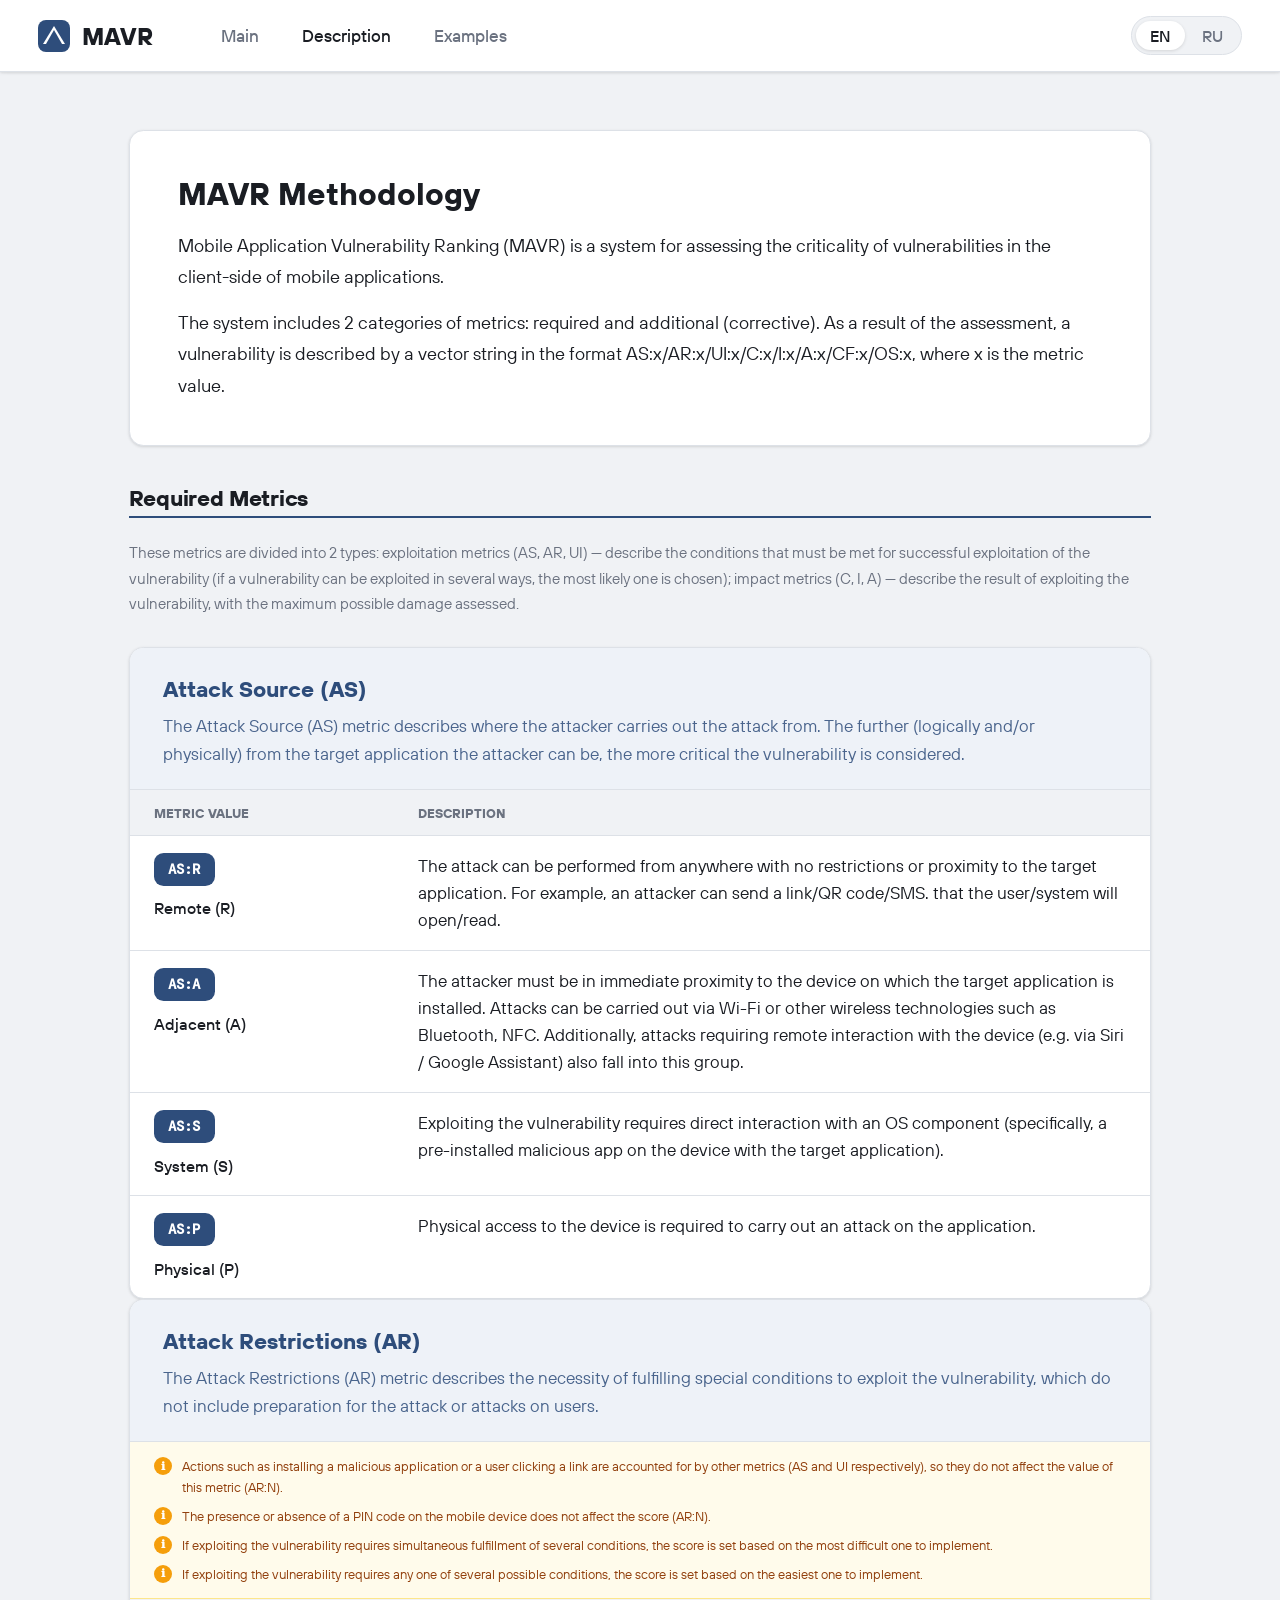
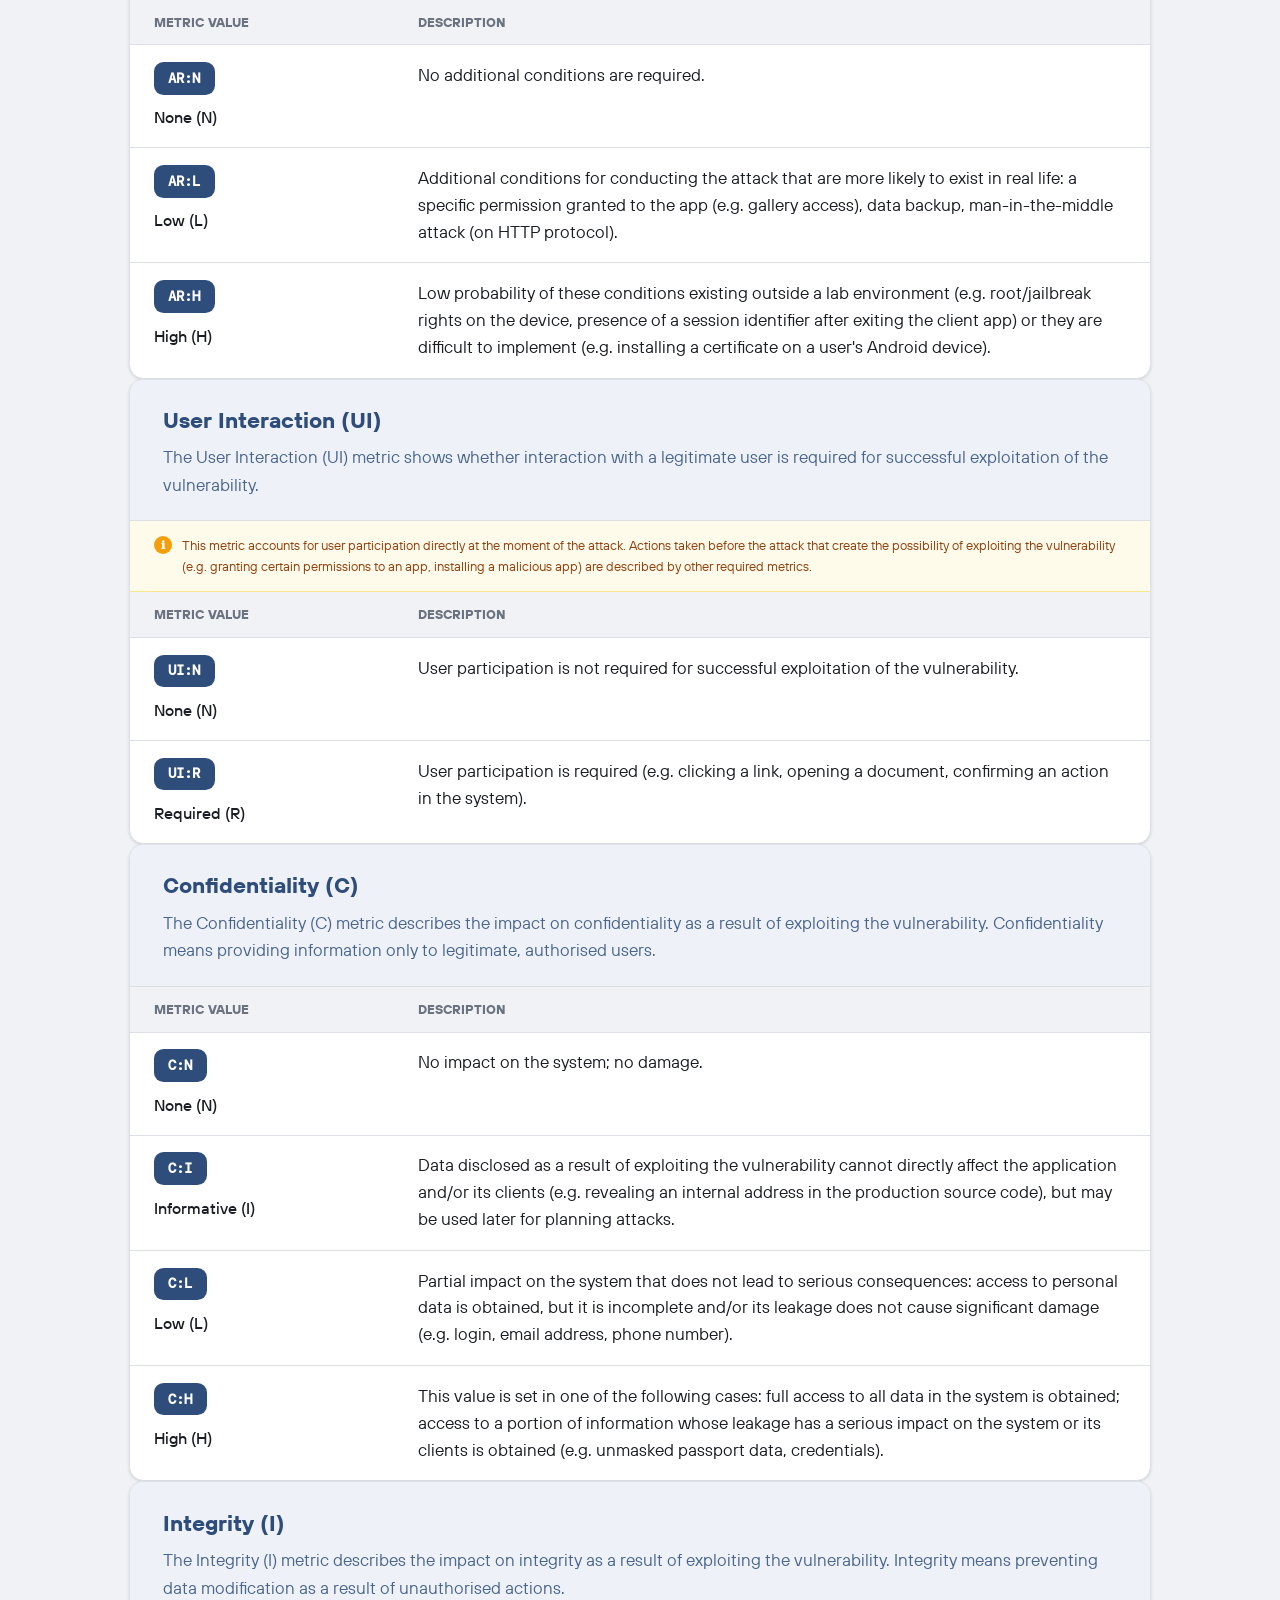
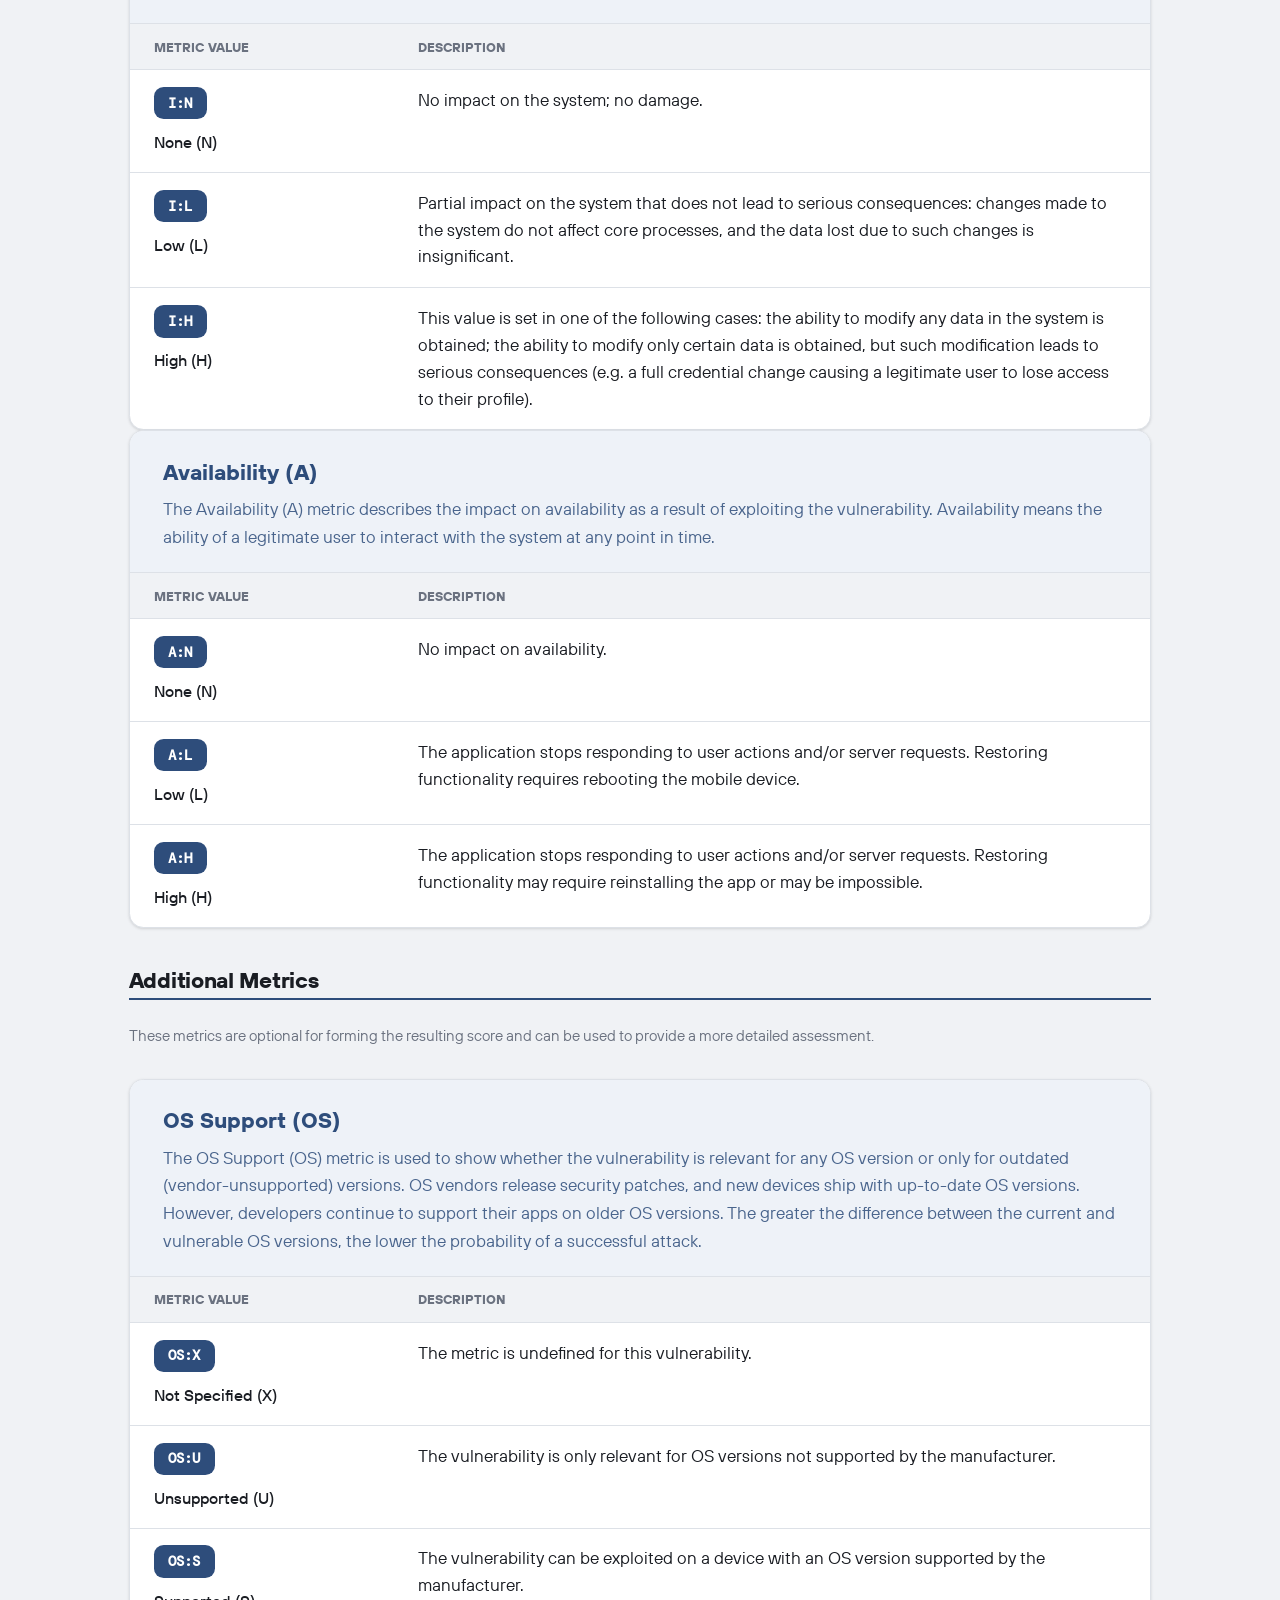
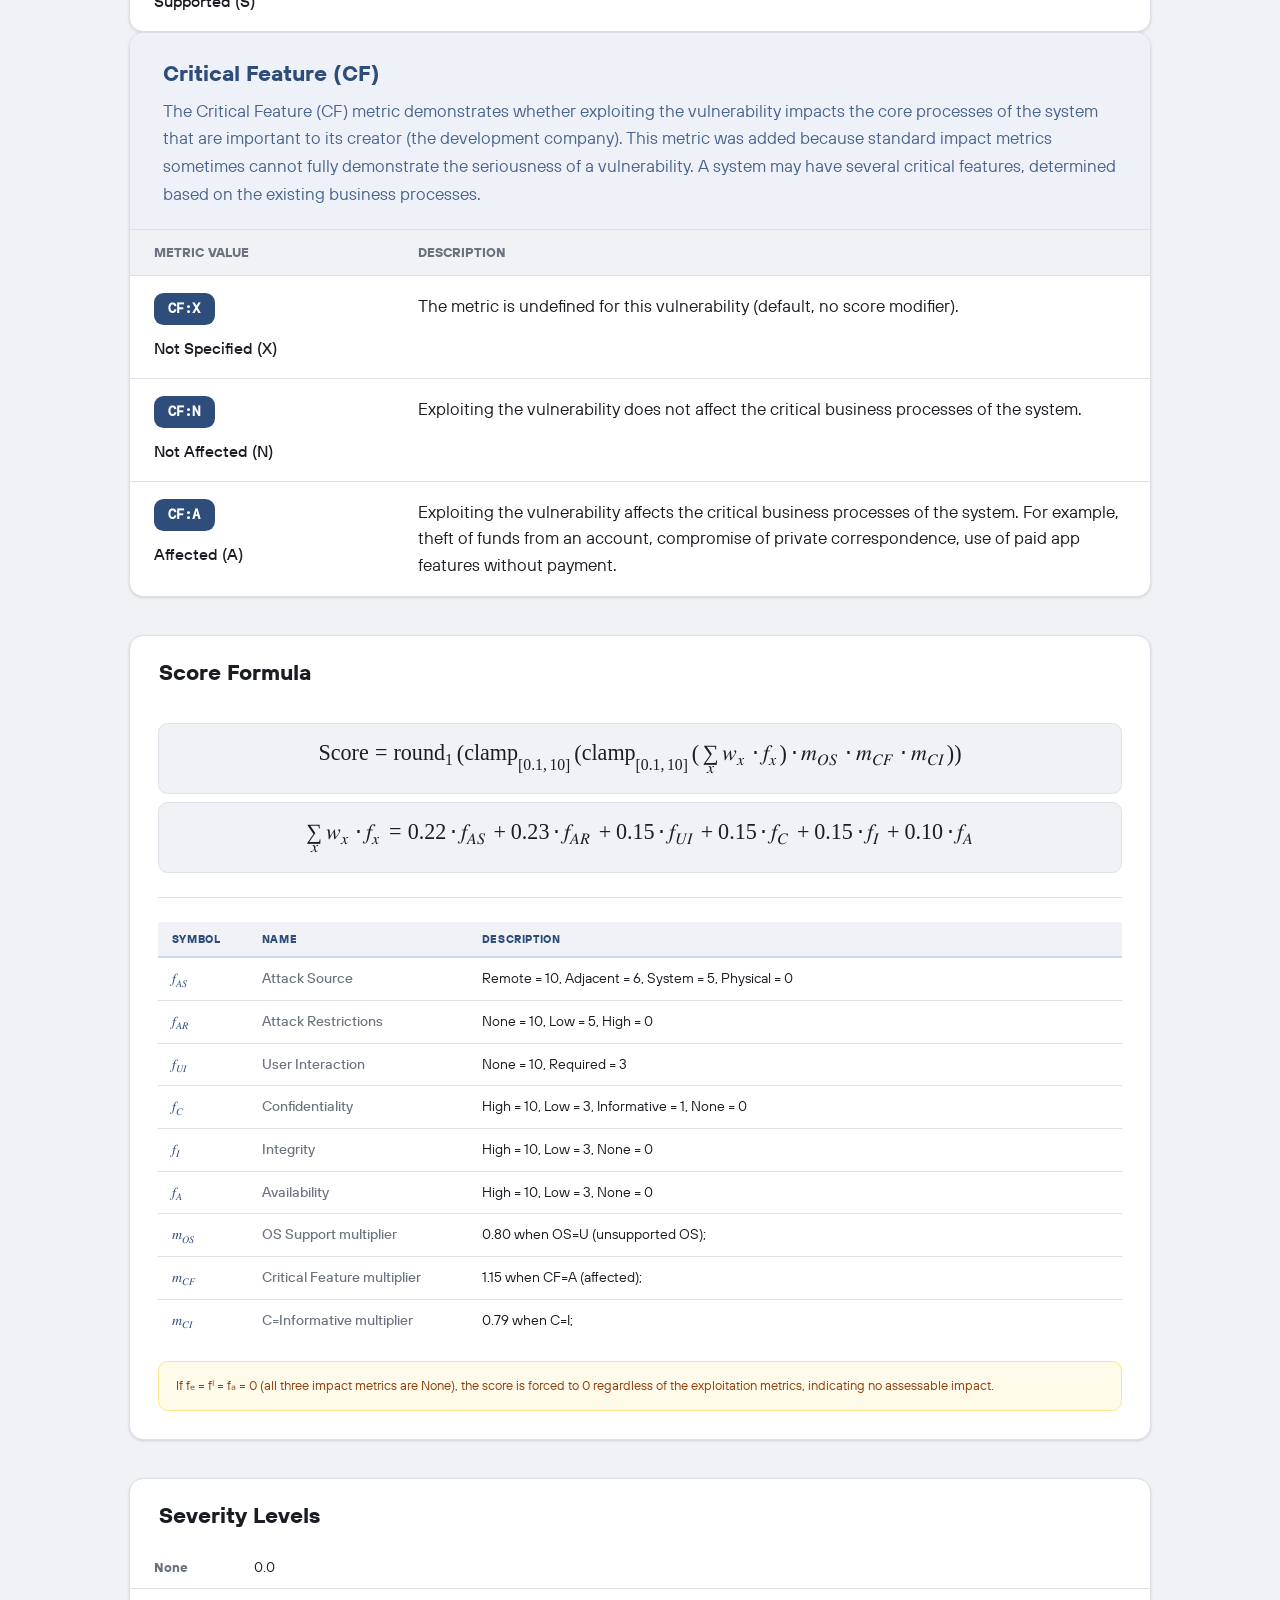
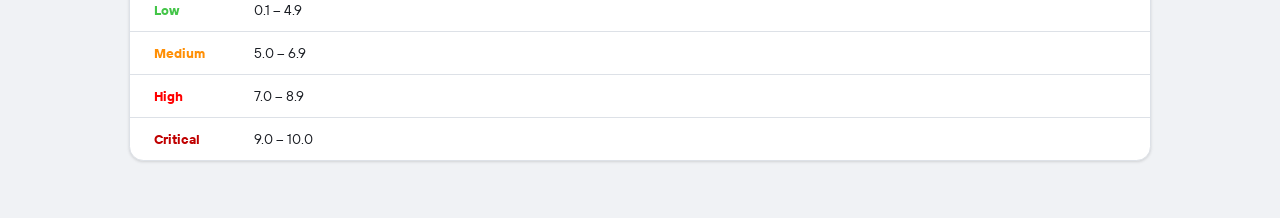
==== description.html @ ac640580 "initial commint Uploading files for the MAVR project" ====
<!DOCTYPE html>
<html lang="en" dir="ltr">
<head>
  <meta charset="UTF-8" />
  <meta name="viewport" content="width=device-width, initial-scale=1.0" />
  <meta name="description" content="MAVR methodology description." />
  <title>MAVR – Description</title>
  <link rel="preconnect" href="https://fonts.googleapis.com" />
  <link rel="preconnect" href="https://fonts.gstatic.com" crossorigin />
  <link href="https://fonts.googleapis.com/css2?family=DM+Mono:wght@400;500&display=swap" rel="stylesheet" />
  <link rel="stylesheet" href="./styles/styles.css" />
  <script src="./scripts/jquery-4.0.0.min.js"></script>
</head>
<body>

  <nav>
    <a class="nav-logo" href="index.html">
      <svg width="32" height="32" viewBox="0 0 32 32" fill="none" xmlns="http://www.w3.org/2000/svg">
        <rect width="32" height="32" rx="8" fill="#2E4D7B"/>
        <path d="M16 6L27 24H5L16 6Z" fill="white"/>
        <path d="M16 10L24 24H8L16 10Z" fill="#2E4D7B"/>
      </svg>
      MAVR
    </a>
    <div class="nav-links">
      <a class="nav-link" href="index.html"              data-i18n="nav.main">Main</a>
      <a class="nav-link active" href="description.html" data-i18n="nav.description">Description</a>
      <a class="nav-link" href="examples.html"           data-i18n="nav.examples">Examples</a>
    </div>
    <div class="lang-toggle">
      <button class="lang-btn active" id="en-btn">EN</button>
      <button class="lang-btn" id="ru-btn">RU</button>
    </div>
  </nav>

  <div class="page-content-single" id="page-root">

    <!-- Intro card -->
    <div class="desc-intro">
      <h1 id="desc-heading"></h1>
      <p id="desc-p1"></p>
      <p id="desc-p2"></p>
      <!-- <p id="desc-p3"></p> -->
    </div>

    <!-- Required metrics group label -->
    <div class="desc-section-heading" id="desc-required-heading"></div>
    <p class="desc-section-intro" id="desc-required-intro"></p>

    <!-- Required metric blocks -->
    <div id="required-metric-blocks"></div>

    <!-- Additional metrics group label -->
    <div class="desc-section-heading" id="desc-additional-heading"></div>
    <p class="desc-section-intro" id="desc-additional-intro"></p>

    <!-- Additional metric blocks -->
    <div id="additional-metric-blocks"></div>

    <!-- Formula card -->
    <div class="card">
      <div class="card-header" id="desc-formula-heading"></div>
      <div style="padding: 20px 28px 28px;">

        <!-- Complete formula (MathML) -->
        <div class="formula-mathml-block">
          <math xmlns="http://www.w3.org/1998/Math/MathML" display="block">
            <mrow>
              <mtext>Score</mtext>
              <mo>=</mo>
              <msub><mtext>round</mtext><mn>1</mn></msub>
              <mo>(</mo>
                <msub><mtext>clamp</mtext>
                  <mrow><mo>[</mo><mn>0.1</mn><mo>,</mo><mn>10</mn><mo>]</mo></mrow>
                </msub>
                <mo>(</mo>
                  <msub><mtext>clamp</mtext>
                    <mrow><mo>[</mo><mn>0.1</mn><mo>,</mo><mn>10</mn><mo>]</mo></mrow>
                  </msub>
                  <mo>(</mo>
                    <munder>
                      <mo>&#x2211;</mo>
                      <mi>x</mi>
                    </munder>
                    <msub><mi>w</mi><mi>x</mi></msub>
                    <mo>&#x22C5;</mo>
                    <msub><mi>f</mi><mi>x</mi></msub>
                  <mo>)</mo>
                  <mo>&#x22C5;</mo>
                  <msub><mi>m</mi><mrow><mi>O</mi><mi>S</mi></mrow></msub>
                  <mo>&#x22C5;</mo>
                  <msub><mi>m</mi><mrow><mi>C</mi><mi>F</mi></mrow></msub>
                  <mo>&#x22C5;</mo>
                  <msub><mi>m</mi><mrow><mi>C</mi><mi>I</mi></mrow></msub>
                <mo>)</mo>
              <mo>)</mo>
            </mrow>
          </math>
        </div>

        <!-- Expanded weighted sum (MathML) -->
        <div class="formula-mathml-block" style="margin-top:8px;">
          <math xmlns="http://www.w3.org/1998/Math/MathML" display="block">
            <mrow>
              <munder><mo>&#x2211;</mo><mi>x</mi></munder>
              <msub><mi>w</mi><mi>x</mi></msub>
              <mo>&#x22C5;</mo>
              <msub><mi>f</mi><mi>x</mi></msub>
              <mo>=</mo>
              <mn>0.22</mn><mo>&#x22C5;</mo><msub><mi>f</mi><mrow><mi>A</mi><mi>S</mi></mrow></msub>
              <mo>+</mo>
              <mn>0.23</mn><mo>&#x22C5;</mo><msub><mi>f</mi><mrow><mi>A</mi><mi>R</mi></mrow></msub>
              <mo>+</mo>
              <mn>0.15</mn><mo>&#x22C5;</mo><msub><mi>f</mi><mrow><mi>U</mi><mi>I</mi></mrow></msub>
              <mo>+</mo>
              <mn>0.15</mn><mo>&#x22C5;</mo><msub><mi>f</mi><mi>C</mi></msub>
              <mo>+</mo>
              <mn>0.15</mn><mo>&#x22C5;</mo><msub><mi>f</mi><mi>I</mi></msub>
              <mo>+</mo>
              <mn>0.10</mn><mo>&#x22C5;</mo><msub><mi>f</mi><mi>A</mi></msub>
            </mrow>
          </math>
        </div>

        <!-- Symbol reference table (populated by JS) -->
        <div style="height:1px;background:var(--border);margin:24px 0;"></div>
        <table class="formula-symbol-table">
          <thead>
            <tr>
              <th id="formula-col-symbol"></th>
              <th id="formula-col-name"></th>
              <th id="formula-col-desc"></th>
            </tr>
          </thead>
          <tbody id="formula-symbol-rows"></tbody>
        </table>

        <!-- Special case note -->
        <div class="formula-special-note" id="formula-special-case"></div>

        <!-- Formula note -->
        <!-- <p id="desc-formula-note" style="margin-top:14px;font-size:14px;line-height:1.65;color:var(--text-muted);"></p> -->
      </div>
    </div>

     <!-- Severity levels card -->
    <div class="card">
      <div class="card-header" id="desc-severity-heading"></div>
      <div id="severity-rows"></div>
    </div>

  </div>

  <div id="copy-toast"></div>

  <script type="module">
    import { t, currentLang, setLanguage, i18nReady, SUPPORTED_LANGS } from './scripts/i18n.js';

    const REQUIRED_METRICS   = ['as','ar','ui','c','i','a'];
    const ADDITIONAL_METRICS = ['os','cf'];

    const SEVERITY_COLORS = {
      none: 'var(--none)', low: 'var(--low)', medium: 'var(--medium)',
      high: 'var(--high)', critical: 'var(--critical)'
    };

    // Load raw JSON to get the notes arrays (i18next returnObjects is fragile)
    const rawCache = {};
    async function loadRaw(lang) {
      if (rawCache[lang]) return rawCache[lang];
      const res = await fetch(`../lang/${lang}.json`);
      rawCache[lang] = await res.json();
      return rawCache[lang];
    }

    function buildMetricBlock(mk, metricData) {
      // if (!metricData) return '';
      const values  = metricData.values;
      const notes   = metricData.notes || [];

      const notesHtml = notes.length
        ? `<div class="metric-notes">
            ${notes.map(n => `<div class="metric-note">
              <span class="metric-note-icon">ℹ</span>
              <span>${n}</span>
            </div>`).join('')}
           </div>`
        : '';

      const rows = Object.entries(values).map(([vk, vobj]) => `
        <tr>
          <td>
            <span class="metric-value-badge">${mk.toUpperCase()}:${vk}</span>
            <span class="metric-value-name">${vobj.name}</span>
          </td>
          <td>${vobj.desc}</td>
        </tr>`).join('');

      return `
        <div class="metric-desc-block">
          <div class="metric-desc-header">
            <h2>${metricData.title}</h2>
            <p>${metricData.intro}</p>
          </div>
          ${notesHtml}
          <table class="metric-values-table">
            <thead>
              <tr>
                <th>${t('description_page.col_value')}</th>
                <th>${t('description_page.col_description')}</th>
              </tr>
            </thead>
            <tbody>${rows}</tbody>
          </table>
        </div>`;
    }

    async function renderUI() {
      document.title = t('description_page.meta_title');
      $('meta[name="description"]').attr('content', t('meta.description'));
      document.documentElement.lang = currentLang();

      $('[data-i18n="nav.main"]').text(t('nav.main'));
      $('[data-i18n="nav.description"]').text(t('nav.description'));
      $('[data-i18n="nav.examples"]').text(t('nav.examples'));

      // Intro
      $('#desc-heading').text(t('description_page.heading'));
      $('#desc-p1').text(t('description_page.intro_p1'));
      $('#desc-p2').text(t('description_page.intro_p2'));
      $('#desc-p3').text(t('description_page.intro_p3'));

      // Formula
      $('#desc-formula-heading').text(t('description_page.formula_heading'));
      $('#desc-formula-note').text(t('description_page.formula_note'));

      // Formula symbol table headers
      $('#formula-col-symbol').text(t('description_page.formula_col_symbol'));
      $('#formula-col-name').text(t('description_page.formula_col_name'));
      $('#formula-col-desc').text(t('description_page.formula_col_desc'));

      // Symbol rows — read from raw JSON (array, safe from i18next path parsing)
      const rawDesc = await loadRaw(currentLang());
      const symbols = rawDesc.description_page.formula_symbols;
      const symbolKeys = [
        '<math><msub><mi>f</mi><mrow><mi>A</mi><mi>S</mi></mrow></msub></math>',
        '<math><msub><mi>f</mi><mrow><mi>A</mi><mi>R</mi></mrow></msub></math>',
        '<math><msub><mi>f</mi><mrow><mi>U</mi><mi>I</mi></mrow></msub></math>',
        '<math><msub><mi>f</mi><mi>C</mi></msub></math>',
        '<math><msub><mi>f</mi><mi>I</mi></msub></math>',
        '<math><msub><mi>f</mi><mi>A</mi></msub></math>',
        '<math><msub><mi>m</mi><mrow><mi>O</mi><mi>S</mi></mrow></msub></math>',
        '<math><msub><mi>m</mi><mrow><mi>C</mi><mi>F</mi></mrow></msub></math>',
        '<math><msub><mi>m</mi><mrow><mi>C</mi><mi>I</mi></mrow></msub></math>',
        '<math><msub><mtext>clamp</mtext><mrow><mo>[</mo><mi>a</mi><mo>,</mo><mi>b</mi><mo>]</mo></mrow></msub></math>',
        '<math><msub><mtext>round</mtext><mn>1</mn></msub></math>',
      ];
      $('#formula-symbol-rows').html(
        symbols.map((row, i) => `
          <tr>
            <td>${symbolKeys[i]}</td>
            <td>${row.name}</td>
            <td>${row.desc}</td>
          </tr>`).join('')
      );

      // Special case note
      $('#formula-special-case').text(t('description_page.formula_special_case'));

      // Severity
      $('#desc-severity-heading').text(t('description_page.severity_heading'));
      const sevKeys = ['none','low','medium','high','critical'];
      $('#severity-rows').html(sevKeys.map((k, i) => `
        <div style="display:flex;align-items:center;gap:14px;padding:12px 24px;${i < sevKeys.length-1 ? 'border-bottom:1px solid var(--border);' : ''}">
          <span style="width:86px;font-size:13px;font-weight:700;color:${SEVERITY_COLORS[k]};white-space:nowrap;">${t(`levels.${k}`)}</span>
          <span style="font-size:14px;color:var(--text-primary);">${t(`description_page.severity_${k}`)}</span>
        </div>`).join(''));

      // Section headings
      $('#desc-required-heading').text(t('description_page.required_heading'));
      $('#desc-required-intro').text(t('description_page.required_intro'));
      $('#desc-additional-heading').text(t('description_page.additional_heading'));
      $('#desc-additional-intro').text(t('description_page.additional_intro'));

      // Load raw for notes
      const raw = await loadRaw(currentLang());
      const metrics = raw.description_page.metrics;

      $('#required-metric-blocks').html(
        REQUIRED_METRICS.map(mk => buildMetricBlock(mk, metrics[mk])).join('')
      );
      $('#additional-metric-blocks').html(
        ADDITIONAL_METRICS.map(mk => buildMetricBlock(mk, metrics[mk])).join('')
      );

      SUPPORTED_LANGS.forEach(l => $(`#${l}-btn`).toggleClass('active', l === currentLang()));
    }

    async function switchLang(lang) {
      const $root = $('#page-root');
      await $root.animate({ opacity: 0 }, 150).promise();
      await setLanguage(lang);
      await renderUI();
      $root.animate({ opacity: 1 }, 200);
    }

    $(async function () {
      await i18nReady;
      SUPPORTED_LANGS.forEach(l => $(`#${l}-btn`).on('click', () => switchLang(l)));
      document.addEventListener('languageChanged', () => renderUI());
      await renderUI();
    });
  </script>
</body>
</html>
---- styles/styles.css ----
/* ─── Font ──────────────────────────────────────────────────── */
@font-face {
  font-family: 'TTPositive';
  src: url('../fonts/TTPositive-Regular.ttf') format('truetype');
  font-weight: 400;
  font-style: normal;
  font-display: swap;
}

@font-face {
  font-family: 'TTPositive';
  src: url('../fonts/TTPositive-Medium.ttf') format('truetype');
  font-weight: 500;
  font-style: normal;
  font-display: swap;
}

@font-face {
  font-family: 'TTPositive';
  src: url('../fonts/TTPositive-Bold.ttf') format('truetype');
  font-weight: 700;
  font-style: normal;
  font-display: swap;
}

/* ─── Reset & Variables ─────────────────────────────────────── */
*, *::before, *::after { box-sizing: border-box; margin: 0; padding: 0; }

html { font-size: 120%; }

:root {
  --bg:          #F0F2F5;
  --surface:     #FFFFFF;
  --border:      #DDE1E7;
  --text-primary:#1A1D23;
  --text-muted:  #6B7280;
  --accent:      #2E4D7B;
  --accent-dark: #1E3558;
  --accent-light:#EEF2F8;
  --btn-selected:#2E4D7B;
  --btn-hover:   #F5F7FB;
  --radius:      9.6px;
  --radius-lg:   14.4px;
  --shadow:      0 1px 3.6px rgba(0,0,0,.08), 0 1px 2.4px rgba(0,0,0,.06);
  --shadow-md:   0 4.8px 14.4px rgba(0,0,0,.10);

  --none:        #6B7280;
  --low:         #43c548;
  --medium:      #ff8f05;
  --high:        #FF0000;
  --critical:    #C00000;
}

body {
  font-family: 'TTPositive', sans-serif;
  background: var(--bg);
  color: var(--text-primary);
  min-height: 100vh;
}

/* ─── Nav ───────────────────────────────────────────────────── */
nav {
  background: var(--surface);
  border-bottom: 1px solid var(--border);
  display: flex;
  align-items: center;
  padding: 0 38.4px;
  height: 72px;
  gap: 48px;
  position: sticky;
  top: 0;
  z-index: 100;
  box-shadow: var(--shadow);
}

.nav-logo {
  display: flex;
  align-items: center;
  gap: 12px;
  font-size: 24px;
  font-weight: 700;
  color: var(--text-primary);
  text-decoration: none;
  letter-spacing: -.3.6px;
  flex-shrink: 0;
}

.nav-logo svg { flex-shrink: 0; }

.nav-links {
  display: flex;
  gap: 4.8px;
  flex: 1;
}

.nav-link {
  padding: 7.2px 19.2px;
  border-radius: var(--radius);
  font-size: 16.8px;
  font-family: 'TTPositive', sans-serif;
  font-weight: 500;
  color: var(--text-muted);
  text-decoration: none;
  cursor: pointer;
  transition: color .15s, background .15s;
  border: none;
  background: none;
}

.nav-link:hover { color: var(--text-primary); background: var(--btn-hover); }
.nav-link.active { color: var(--text-primary); }

/* Language toggle */
.lang-toggle {
  display: flex;
  align-items: center;
  background: #F0F2F5;
  border: 1px solid var(--border);
  border-radius: 24px;
  padding: 3.6px;
  gap: 2.4px;
  margin-left: auto;
}

.lang-btn {
  padding: 4.8px 14.4px;
  border-radius: 19.2px;
  font-size: 15.6px;
  font-family: 'TTPositive', sans-serif;
  font-weight: 500;
  border: none;
  cursor: pointer;
  transition: background .2s, color .2s, box-shadow .2s;
  background: transparent;
  color: var(--text-muted);
}

.lang-btn.active {
  background: var(--surface);
  color: var(--text-primary);
  box-shadow: 0 1px 3.6px rgba(0,0,0,.12);
}

/* ─── Page Layout ───────────────────────────────────────────── */
.page-content {
  max-width: 1416px;
  margin: 48px auto;
  padding: 0 28.8px;
  display: grid;
  grid-template-columns: 1fr 552px;
  gap: 33.6px;
  align-items: start;
}

/* ─── Cards ─────────────────────────────────────────────────── */
.card {
  background: var(--surface);
  border: 1px solid var(--border);
  border-radius: var(--radius-lg);
  box-shadow: var(--shadow);
  overflow: hidden;
}

.card-header {
  padding: 21.6px 28.8px 16.8px;
  font-size: 21.6px;
  font-weight: 700;
  color: var(--text-primary);
  letter-spacing: -.2.4px;
}

/* ─── Metric Groups ─────────────────────────────────────────── */
.metrics-card { padding-bottom: 9.6px; }

.section-divider {
  display: flex;
  align-items: center;
  padding: 12px 28.8px 7.2px;
  gap: 12px;
}

.section-divider-label {
  font-size: 15.6px;
  font-weight: 500;
  color: var(--text-muted);
  text-transform: uppercase;
  letter-spacing: .7.2px;
  white-space: nowrap;
}

.section-divider-line {
  flex: 1;
  height: 1px;
  background: var(--border);
}

.metric-group {
  padding: 12px 28.8px 16.8px;
}

.metric-label {
  font-size: 14.4px;
  font-weight: 500;
  color: var(--text-muted);
  margin-bottom: 9.6px;
  cursor: help;
  display: inline-block;
}

.btn-group {
  display: flex;
  flex-wrap: wrap;
  gap: 9.6px;
}

/* Hide native radio */
.metric-group input[type="radio"] { display: none; }

.metric-group label {
  display: inline-flex;
  align-items: center;
  justify-content: center;
  padding: 8.4px 19.2px;
  border-radius: var(--radius);
  border: 1.5px solid var(--border);
  font-size: 15.6px;
  font-family: 'TTPositive', sans-serif;
  font-weight: 400;
  color: var(--text-primary);
  cursor: pointer;
  transition: border-color .15s, background .15s, color .15s, box-shadow .15s;
  user-select: none;
  white-space: nowrap;
}

.metric-group label:hover {
  border-color: var(--accent);
  background: var(--accent-light);
  color: var(--accent);
}

.metric-group input[type="radio"]:checked + label {
  background: var(--btn-selected);
  border-color: var(--btn-selected);
  color: #fff;
  font-weight: 500;
  box-shadow: 0 2.4px 7.2px rgba(46,77,123,.30);
}

/* ─── Result Card ───────────────────────────────────────────── */
.result-card {
  position: sticky;
  top: 96px;
}

.result-card .card-header {
  padding-bottom: 19.2px;
  border-bottom: 1px solid var(--border);
}

.result-body { padding: 24px 24px 19.2px; }

.result-field-label {
  font-size: 13.2px;
  font-weight: 500;
  text-transform: uppercase;
  letter-spacing: .7.2px;
  color: var(--text-muted);
  margin-bottom: 7.2px;
}

.score-display {
  background: var(--bg);
  border-radius: var(--radius);
  padding: 14.4px 19.2px;
  margin-bottom: 19.2px;
  border: 1px solid var(--border);
  min-height: 57.6px;
  display: flex;
  align-items: center;
}

#final-score {
  font-size: 26.4px;
  font-weight: 700;
  letter-spacing: -.3.6px;
  transition: color .3s;
}

.final-score-none     { color: var(--none); }
.final-score-low      { color: var(--low); }
.final-score-medium   { color: var(--medium); }
.final-score-high     { color: var(--high); }
.final-score-critical { color: var(--critical); }

.vector-display {
  background: var(--bg);
  border-radius: var(--radius);
  padding: 13.2px 19.2px;
  margin-bottom: 24px;
  border: 1px solid var(--border);
  cursor: pointer;
  transition: border-color .15s, background .15s;
  position: relative;
  overflow: hidden;
}

.vector-display:hover {
  border-color: var(--accent);
  background: var(--accent-light);
}

#vector-container {
  font-family: 'DM Mono', 'Courier New', monospace;
  font-size: 15px;
  color: var(--text-primary);
  word-break: break-all;
  line-height: 1.5;
}

.copy-hint {
  font-size: 12px;
  color: var(--text-muted);
  margin-top: 4.8px;
  opacity: .75;
}

.result-actions {
  display: grid;
  grid-template-columns: 1fr 1fr;
  gap: 12px;
}

.btn-primary,
.btn-secondary {
  padding: 12px;
  border-radius: var(--radius);
  font-size: 16.8px;
  font-family: 'TTPositive', sans-serif;
  font-weight: 500;
  cursor: pointer;
  border: none;
  transition: background .15s, box-shadow .15s, transform .1s;
}

.btn-primary {
  background: var(--accent);
  color: #fff;
  box-shadow: 0 2.4px 7.2px rgba(46,77,123,.3);
}

.btn-primary:hover  { background: var(--accent-dark); box-shadow: 0 4.8px 12px rgba(46,77,123,.35); }
.btn-primary:active { transform: translateY(1px); }

.btn-secondary {
  background: transparent;
  color: var(--text-primary);
  border: 1.5px solid var(--border);
}

.btn-secondary:hover  { background: var(--btn-hover); border-color: #b5bec9; }
.btn-secondary:active { transform: translateY(1px); }

/* ─── Info Bar ──────────────────────────────────────────────── */
.info-bar {
  grid-column: 1 / -1;
  background: var(--accent-light);
  border: 1px solid #c9d8ee;
  border-radius: var(--radius);
  padding: 12px 19.2px;
  font-size: 15.6px;
  color: var(--accent);
  display: flex;
  align-items: center;
  gap: 9.6px;
  margin-bottom: -9.6px;
}

.info-bar svg { flex-shrink: 0; }

/* ─── Copy Toast ────────────────────────────────────────────── */
#copy-toast {
  position: fixed;
  bottom: 33.6px;
  left: 50%;
  transform: translateX(-50%) translateY(12px);
  background: #1A1D23;
  color: #fff;
  padding: 12px 24px;
  border-radius: 24px;
  font-size: 15.6px;
  font-family: 'TTPositive', sans-serif;
  font-weight: 500;
  opacity: 0;
  pointer-events: none;
  transition: opacity .25s, transform .25s;
  z-index: 9999;
  white-space: nowrap;
}

#copy-toast.show {
  opacity: 1;
  transform: translateX(-50%) translateY(0);
}

/* ─── Single-column page layout (Description / Examples) ────── */
.page-content-single {
  max-width: 1080px;
  margin: 57.6px auto;
  padding: 0 28.8px;
  display: flex;
  flex-direction: column;
  gap: 38.4px;
}

/* ─── Description page ───────────────────────────────────────── */
.desc-intro {
  background: var(--surface);
  border: 1px solid var(--border);
  border-radius: var(--radius-lg);
  padding: 43.2px 48px;
  box-shadow: var(--shadow);
}

.desc-intro h1 {
  font-size: 31.2px;
  font-weight: 700;
  color: var(--text-primary);
  margin-bottom: 16.8px;
  letter-spacing: -.4.8px;
}

.desc-intro p {
  font-size: 18px;
  line-height: 1.75;
  color: var(--text-primary);
  margin-bottom: 14.4px;
}

.desc-intro p:last-child { margin-bottom: 0; }

#metric-blocks {
  display: flex;
  flex-direction: column;
  gap: 24px;
}

/* Metric description block */
.metric-desc-block {
  background: var(--surface);
  border: 1px solid var(--border);
  border-radius: var(--radius-lg);
  box-shadow: var(--shadow);
  overflow: hidden;
}

.metric-desc-header {
  padding: 26.4px 33.6px 21.6px;
  border-bottom: 1px solid var(--border);
  background: var(--accent-light);
}

.metric-desc-header h2 {
  font-size: 21.6px;
  font-weight: 700;
  color: var(--accent);
  letter-spacing: -.2.4px;
  margin-bottom: 9.6px;
}

.metric-desc-header p {
  font-size: 16.8px;
  line-height: 1.65;
  color: var(--accent);
  opacity: .85;
}

/* Values table */
.metric-values-table {
  width: 100%;
  border-collapse: collapse;
}

.metric-values-table thead th {
  padding: 14.4px 24px;
  font-size: 13.2px;
  font-weight: 700;
  text-transform: uppercase;
  letter-spacing: .8.4px;
  color: var(--text-muted);
  background: var(--bg);
  border-bottom: 1px solid var(--border);
  text-align: left;
}

.metric-values-table thead th:first-child { width: 264px; }

.metric-values-table tbody tr {
  border-bottom: 1px solid var(--border);
  transition: background .12s;
}

.metric-values-table tbody tr:last-child { border-bottom: none; }
.metric-values-table tbody tr:hover { background: var(--btn-hover); }

.metric-values-table tbody td {
  padding: 16.8px 24px;
  font-size: 16.8px;
  line-height: 1.6;
  color: var(--text-primary);
  vertical-align: top;
}

.metric-value-badge {
  display: inline-flex;
  align-items: center;
  justify-content: center;
  padding: 4.8px 14.4px;
  border-radius: var(--radius);
  background: var(--accent);
  color: #fff;
  font-size: 14.4px;
  font-weight: 700;
  font-family: 'DM Mono', monospace;
  margin-bottom: 4.8px;
  letter-spacing: .3.6px;
}

.metric-value-name {
  display: block;
  font-size: 15.6px;
  font-weight: 500;
  color: var(--text-primary);
  margin-top: 6px;
}

/* ─── Examples page ──────────────────────────────────────────── */
.example-card {
  background: var(--surface);
  border: 1px solid var(--border);
  border-radius: var(--radius-lg);
  box-shadow: var(--shadow);
  overflow: hidden;
}

.example-card-header {
  padding: 24px 33.6px 19.2px;
  border-bottom: 1px solid var(--border);
  display: flex;
  align-items: center;
  gap: 16.8px;
}

.example-number {
  display: inline-flex;
  align-items: center;
  justify-content: center;
  width: 38.4px;
  height: 38.4px;
  border-radius: 50%;
  background: var(--accent);
  color: #fff;
  font-size: 15.6px;
  font-weight: 700;
  flex-shrink: 0;
}

.example-card-header h3 {
  font-size: 19.2px;
  font-weight: 700;
  color: var(--text-primary);
  letter-spacing: -.2.4px;
}

.example-body { padding: 28.8px 33.6px; }

.example-scenario {
  background: var(--accent-light);
  border: 1px solid #c9d8ee;
  border-radius: var(--radius);
  padding: 16.8px 21.6px;
  font-size: 16.8px;
  line-height: 1.65;
  color: var(--accent);
  margin-bottom: 26.4px;
}

.example-result-row {
  display: flex;
  align-items: center;
  gap: 19.2px;
  margin-bottom: 19.2px;
  flex-wrap: wrap;
}

.example-score-badge {
  font-size: 24px;
  font-weight: 700;
  letter-spacing: -.3.6px;
  white-space: nowrap;
}

.example-score-badge.score-none     { color: var(--none); }
.example-score-badge.score-low      { color: var(--low); }
.example-score-badge.score-medium   { color: var(--medium); }
.example-score-badge.score-high     { color: var(--high); }
.example-score-badge.score-critical { color: var(--critical); }

.example-vector {
  font-family: 'DM Mono', 'Courier New', monospace;
  font-size: 15px;
  background: var(--bg);
  border: 1px solid var(--border);
  border-radius: var(--radius);
  padding: 7.2px 14.4px;
  color: var(--text-primary);
  cursor: pointer;
  transition: border-color .15s, background .15s;
  white-space: nowrap;
}

.example-vector:hover {
  border-color: var(--accent);
  background: var(--accent-light);
  color: var(--accent);
}

.example-breakdown {
  border: 1px solid var(--border);
  border-radius: var(--radius);
  overflow: hidden;
}

.example-breakdown-row {
  display: grid;
  grid-template-columns: 144px 1fr;
  border-bottom: 1px solid var(--border);
  transition: background .12s;
}

.example-breakdown-row:last-child { border-bottom: none; }
.example-breakdown-row:hover { background: var(--btn-hover); }

.example-breakdown-key {
  padding: 12px 16.8px;
  font-family: 'DM Mono', 'Courier New', monospace;
  font-size: 15px;
  font-weight: 700;
  color: var(--accent);
  border-right: 1px solid var(--border);
  background: var(--accent-light);
  display: flex;
  align-items: center;
}

.example-breakdown-val {
  padding: 12px 16.8px;
  font-size: 16.2px;
  line-height: 1.55;
  color: var(--text-primary);
  display: flex;
  align-items: center;
}

/* ─── Responsive ────────────────────────────────────────────── */
@media (max-width: 984px) {
  .page-content { grid-template-columns: 1fr; }
  .result-card  { position: static; }
  nav           { padding: 0 19.2px; gap: 24px; }
  .page-content { margin: 24px auto; }
  .page-content-single { margin: 28.8px auto; padding: 0 19.2px; }
  .desc-intro { padding: 28.8px 24px; }
  .example-body { padding: 21.6px 19.2px; }
  .example-breakdown-row { grid-template-columns: 120px 1fr; }
  .metric-values-table thead th:first-child { width: 192px; }
}

/* ─── Vector input (parse from string) ──────────────────────── */
.vector-input-divider {
  height: 1px;
  background: var(--border);
  margin: 19.2px 0 16.8px;
}

.vector-input-wrap {
  display: flex;
  gap: 9.6px;
  margin-bottom: 7.2px;
}

#vector-input {
  flex: 1;
  font-family: 'DM Mono', 'Courier New', monospace;
  font-size: 14.4px;
  padding: 9.6px 14.4px;
  border: 1.5px solid var(--border);
  border-radius: var(--radius);
  background: var(--bg);
  color: var(--text-primary);
  outline: none;
  transition: border-color .15s, box-shadow .15s;
  min-width: 0;
}

#vector-input::placeholder { color: var(--text-muted); opacity: .6; }
#vector-input:focus { border-color: var(--accent); box-shadow: 0 0 0 3.6px rgba(46,77,123,.12); }
#vector-input.is-error { border-color: var(--high); box-shadow: 0 0 0 3.6px rgba(220,38,38,.10); }
#vector-input.is-success { border-color: #16a34a; box-shadow: 0 0 0 3.6px rgba(22,163,74,.10); }

.btn-parse {
  padding: 9.6px 16.8px;
  border-radius: var(--radius);
  font-size: 15.6px;
  font-family: 'TTPositive', sans-serif;
  font-weight: 500;
  border: 1.5px solid var(--accent);
  background: transparent;
  color: var(--accent);
  cursor: pointer;
  white-space: nowrap;
  transition: background .15s, color .15s, transform .1s;
  flex-shrink: 0;
}

.btn-parse:hover  { background: var(--accent); color: #fff; }
.btn-parse:active { transform: translateY(1px); }

#vector-input-error {
  font-size: 14.4px;
  color: var(--high);
  min-height: 19.2px;
  line-height: 1.4;
}

/* ─── Share button ───────────────────────────────────────────── */
.btn-share {
  width: 100%;
  justify-content: center;
}

/* ─── Description page section headings ─────────────────────── */
.desc-section-heading {
  font-size: 21.6px;
  font-weight: 700;
  color: var(--text-primary);
  letter-spacing: -.3px;
  padding-bottom: 4px;
  border-bottom: 2px solid var(--accent);
  margin-bottom: -16px;
}

.desc-section-intro {
  font-size: 15px;
  line-height: 1.7;
  color: var(--text-muted);
  margin-bottom: -8px;
}

/* ─── Metric notes (info callouts inside metric blocks) ─────── */
.metric-notes {
  padding: 14px 24px;
  background: #fffbeb;
  border-bottom: 1px solid #fde68a;
  display: flex;
  flex-direction: column;
  gap: 8px;
}

.metric-note {
  display: flex;
  align-items: flex-start;
  gap: 10px;
  font-size: 13px;
  line-height: 1.6;
  color: #92400e;
}

.metric-note-icon {
  flex-shrink: 0;
  width: 18px;
  height: 18px;
  border-radius: 50%;
  background: #f59e0b;
  color: #fff;
  font-size: 11px;
  font-weight: 700;
  display: flex;
  align-items: center;
  justify-content: center;
  margin-top: 1px;
}

/* ─── Formula MathML blocks ─────────────────────────────────── */
.formula-mathml-block {
  background: var(--bg);
  border: 1px solid var(--border);
  border-radius: var(--radius);
  padding: 20px 24px;
  overflow-x: auto;
  text-align: center;
}

.formula-mathml-block math {
  font-size: 1.15em;
}

/* ─── Formula symbol table ──────────────────────────────────── */
.formula-symbol-table {
  width: 100%;
  border-collapse: collapse;
  font-family: 'TTPositive', sans-serif;
  font-size: 14px;
}

.formula-symbol-table thead th {
  background: var(--bg);
  color: var(--accent);
  font-weight: 700;
  font-size: 11px;
  text-transform: uppercase;
  letter-spacing: .6px;
  padding: 10px 14px;
  text-align: left;
  border-bottom: 2px solid #c9d8ee;
}

.formula-symbol-table tbody tr {
  border-bottom: 1px solid var(--border);
  transition: background .12s;
}

.formula-symbol-table tbody tr:last-child { border-bottom: none; }
.formula-symbol-table tbody tr:hover { background: var(--btn-hover); }

.formula-symbol-table tbody td {
  padding: 10px 14px;
  vertical-align: middle;
  line-height: 1.55;
  color: var(--text-primary);
}

.formula-symbol-table tbody td:first-child {
  font-family: 'DM Mono', 'Courier New', monospace;
  font-weight: 700;
  color: var(--accent);
  white-space: nowrap;
  width: 90px;
}

.formula-symbol-table tbody td:nth-child(2) {
  width: 220px;
  color: var(--text-muted);
  font-weight: 500;
}

.formula-symbol-table math {
  font-size: 1em;
}

/* ─── Formula special case note ─────────────────────────────── */
.formula-special-note {
  margin-top: 20px;
  padding: 13px 17px;
  background: #fffbeb;
  border: 1px solid #fde68a;
  border-radius: var(--radius);
  font-size: 13px;
  line-height: 1.65;
  color: #92400e;
}
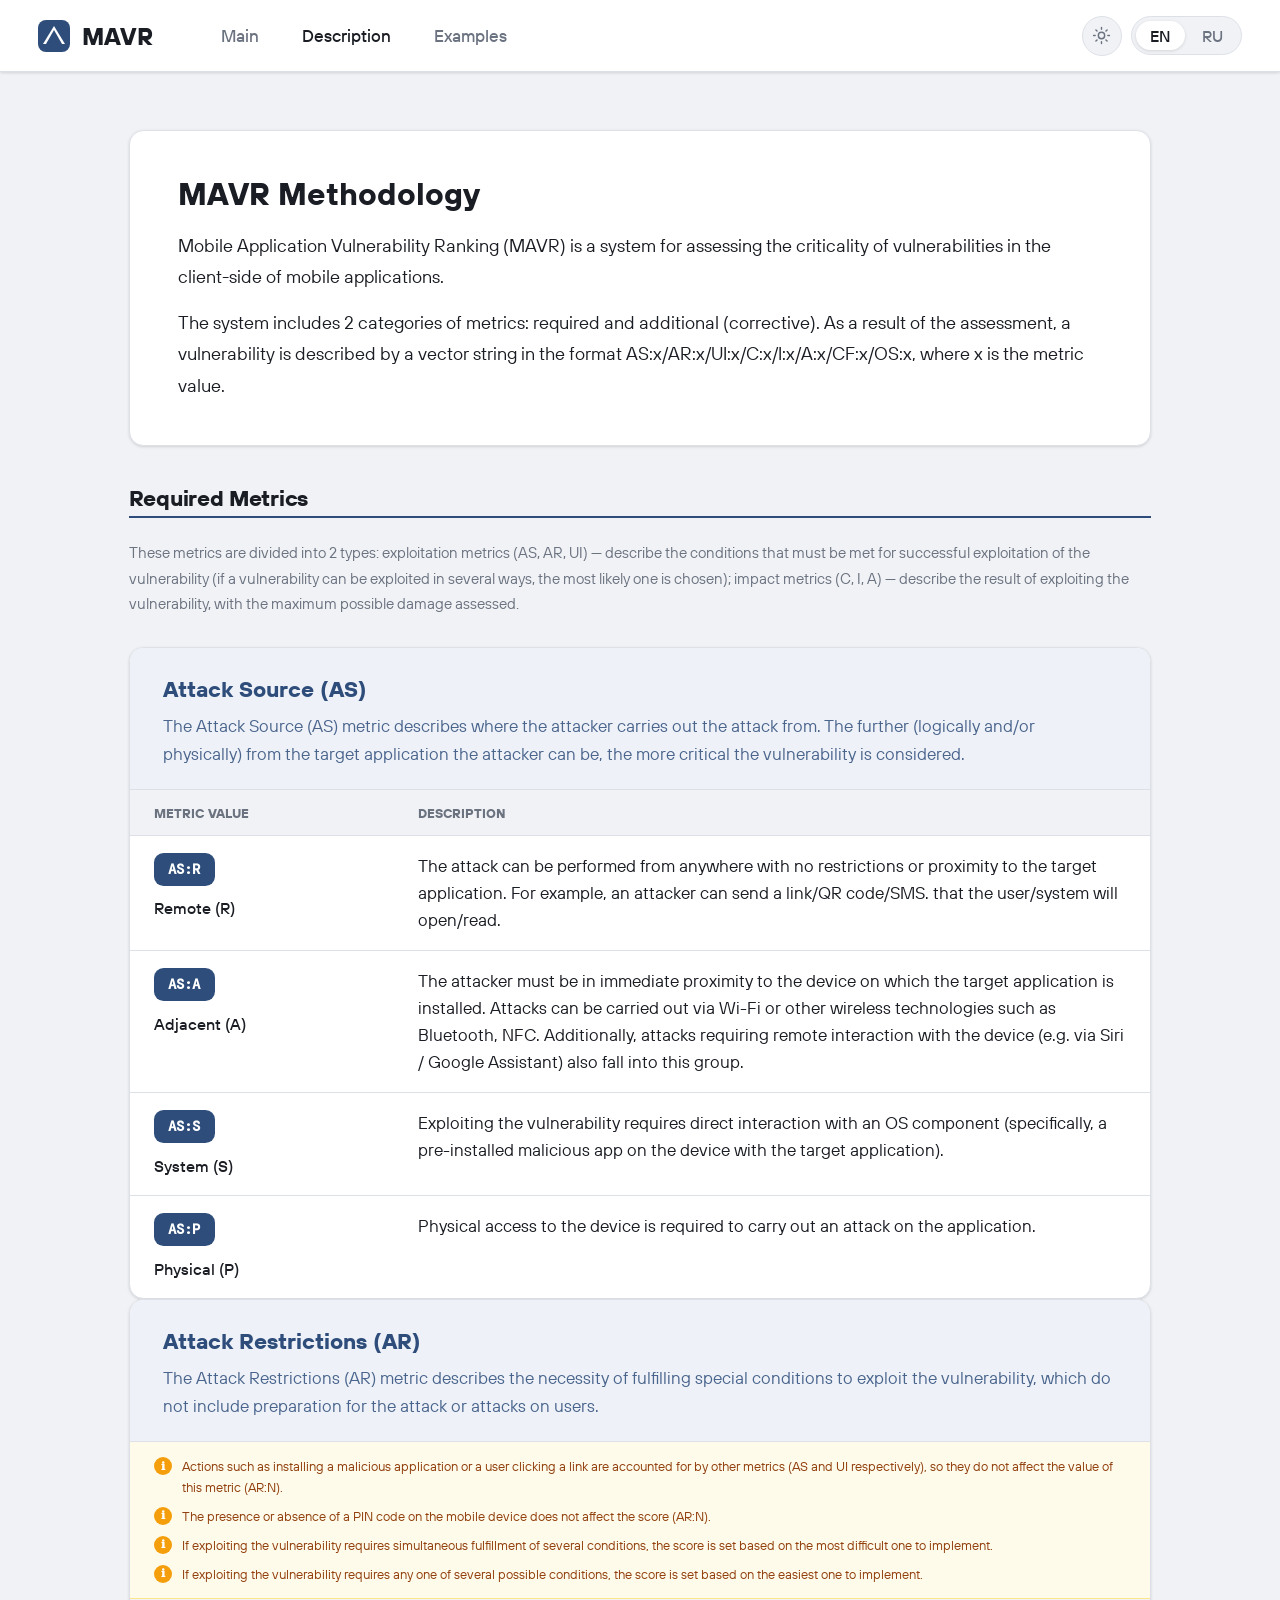
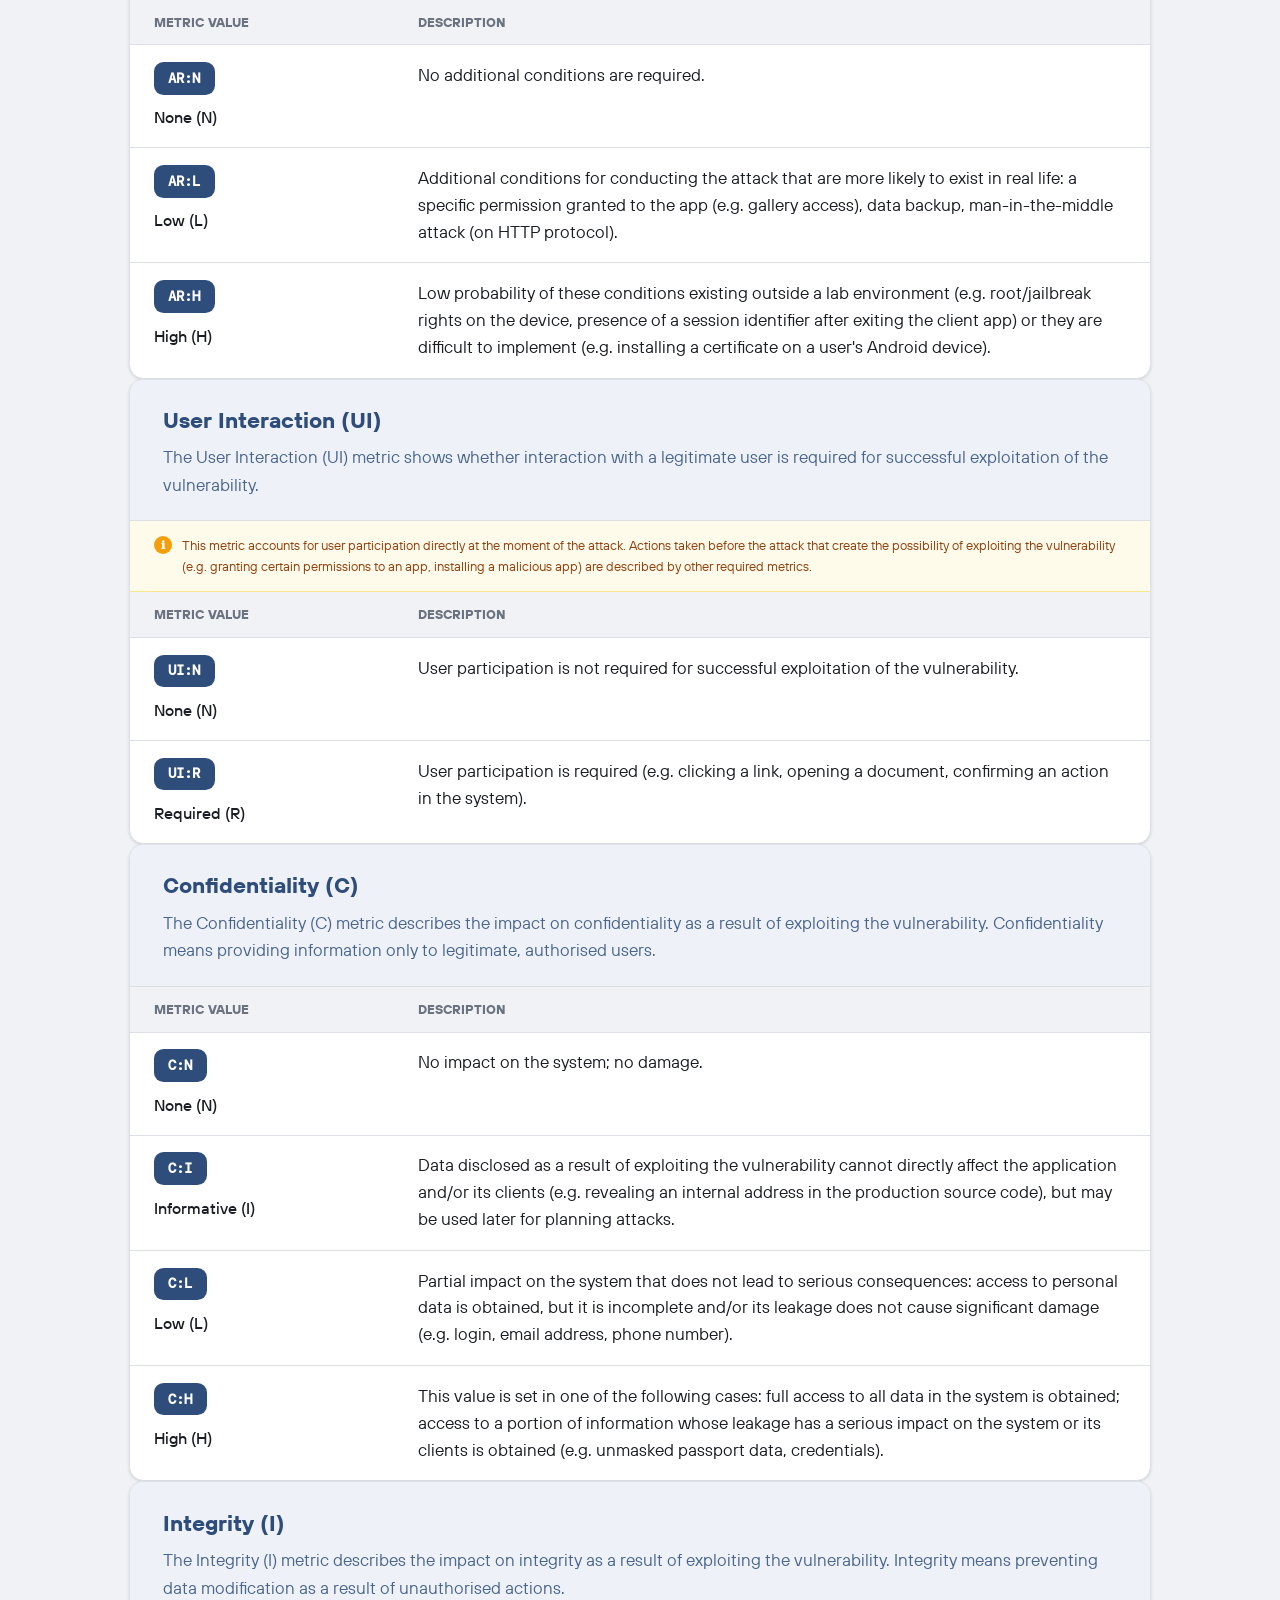
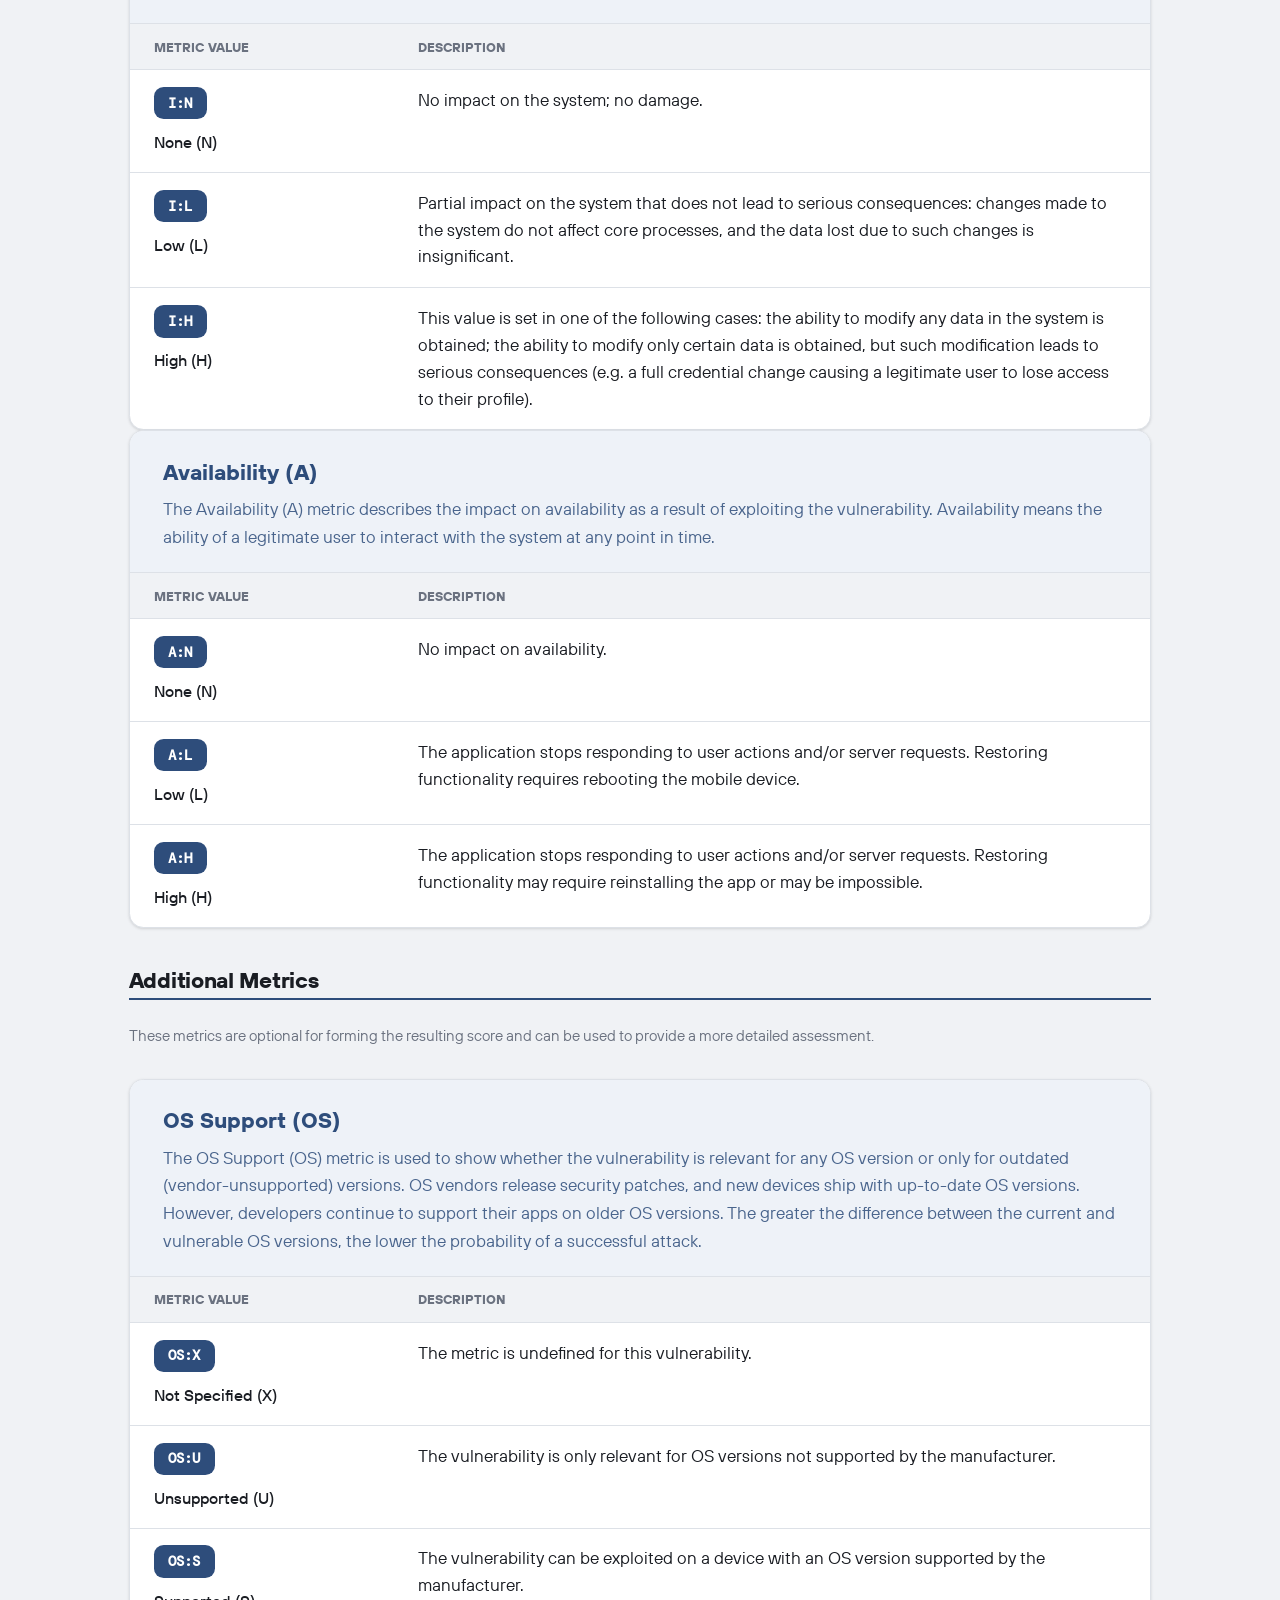
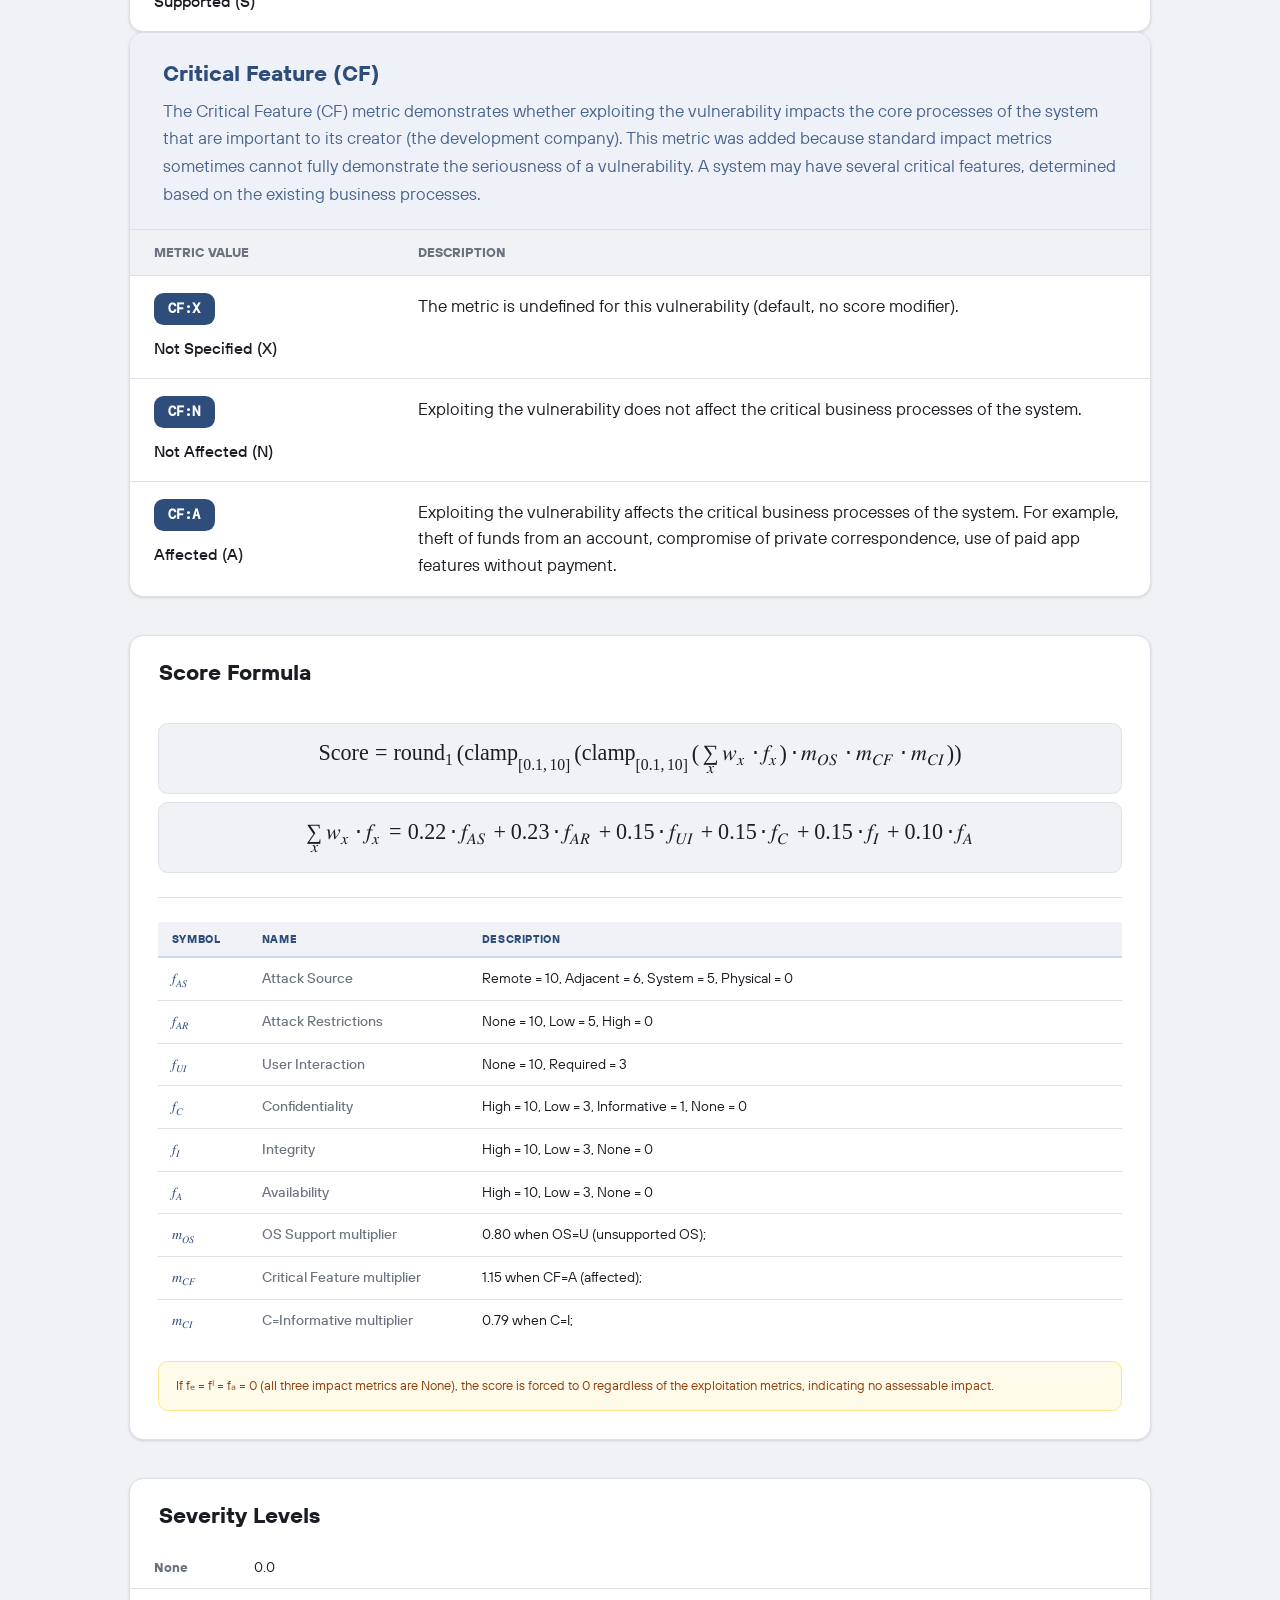
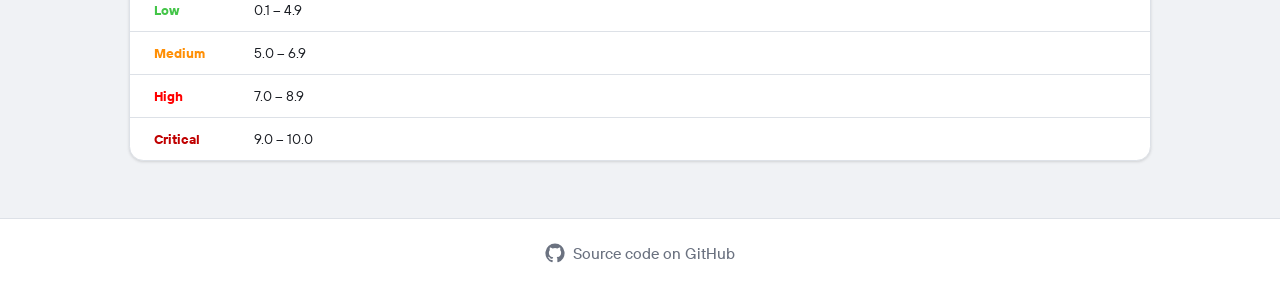
==== commit a4bca0cc: "Minor changes to vector parsing + dark theme requested" ====
--- a/description.html
+++ b/description.html
@@ -8,8 +8,12 @@
   <link rel="preconnect" href="https://fonts.googleapis.com" />
   <link rel="preconnect" href="https://fonts.gstatic.com" crossorigin />
   <link href="https://fonts.googleapis.com/css2?family=DM+Mono:wght@400;500&display=swap" rel="stylesheet" />
+  <script>
+    document.documentElement.dataset.theme = localStorage.getItem('mavr_theme') || 'light';
+  </script>
   <link rel="stylesheet" href="./styles/styles.css" />
   <script src="./scripts/jquery-4.0.0.min.js"></script>
+  <script src="./scripts/theme.js" defer></script>
 </head>
 <body>
 
@@ -27,9 +31,20 @@
       <a class="nav-link active" href="description.html" data-i18n="nav.description">Description</a>
       <a class="nav-link" href="examples.html"           data-i18n="nav.examples">Examples</a>
     </div>
-    <div class="lang-toggle">
-      <button class="lang-btn active" id="en-btn">EN</button>
-      <button class="lang-btn" id="ru-btn">RU</button>
+    <div class="nav-controls">
+      <button class="theme-toggle" id="theme-toggle" type="button" aria-label="Switch theme" aria-pressed="false">
+        <svg class="theme-icon theme-icon-sun" aria-hidden="true" viewBox="0 0 24 24">
+          <circle cx="12" cy="12" r="4"></circle>
+          <path d="M12 2v2M12 20v2M4.93 4.93l1.42 1.42M17.65 17.65l1.42 1.42M2 12h2M20 12h2M4.93 19.07l1.42-1.42M17.65 6.35l1.42-1.42"></path>
+        </svg>
+        <svg class="theme-icon theme-icon-moon" aria-hidden="true" viewBox="0 0 24 24">
+          <path d="M20.5 14.3A8.5 8.5 0 0 1 9.7 3.5a8.5 8.5 0 1 0 10.8 10.8Z"></path>
+        </svg>
+      </button>
+      <div class="lang-toggle">
+        <button class="lang-btn active" id="en-btn">EN</button>
+        <button class="lang-btn" id="ru-btn">RU</button>
+      </div>
     </div>
   </nav>
 
@@ -151,6 +166,15 @@
 
   </div>
 
+  <footer class="site-footer">
+    <a class="source-link" href="https://github.com/PT-CyberAnalytics/MAVR" target="_blank" rel="noopener noreferrer">
+      <svg aria-hidden="true" viewBox="0 0 24 24">
+        <path fill="currentColor" d="M12 .7a11.5 11.5 0 0 0-3.64 22.41c.58.1.79-.25.79-.56v-2.23c-3.22.7-3.9-1.37-3.9-1.37-.52-1.34-1.29-1.7-1.29-1.7-1.05-.72.08-.71.08-.71 1.17.08 1.78 1.2 1.78 1.2 1.04 1.78 2.72 1.27 3.38.97.1-.75.4-1.27.74-1.56-2.57-.3-5.27-1.29-5.27-5.69 0-1.26.45-2.28 1.19-3.09-.12-.29-.52-1.46.11-3.05 0 0 .97-.31 3.16 1.18a10.9 10.9 0 0 1 5.75 0c2.2-1.49 3.16-1.18 3.16-1.18.63 1.59.23 2.76.11 3.05.74.81 1.19 1.83 1.19 3.09 0 4.42-2.71 5.39-5.29 5.68.42.36.79 1.06.79 2.14v3.27c0 .31.21.67.8.56A11.5 11.5 0 0 0 12 .7Z"/>
+      </svg>
+      <span data-i18n="footer.source_code">Source code on GitHub</span>
+    </a>
+  </footer>
+
   <div id="copy-toast"></div>
 
   <script type="module">
@@ -223,6 +247,7 @@
       $('[data-i18n="nav.main"]').text(t('nav.main'));
       $('[data-i18n="nav.description"]').text(t('nav.description'));
       $('[data-i18n="nav.examples"]').text(t('nav.examples'));
+      $('[data-i18n="footer.source_code"]').text(t('footer.source_code'));
 
       // Intro
       $('#desc-heading').text(t('description_page.heading'));
--- a/styles/styles.css
+++ b/styles/styles.css
@@ -39,6 +39,12 @@
   --accent-light:#EEF2F8;
   --btn-selected:#2E4D7B;
   --btn-hover:   #F5F7FB;
+  --control-bg:  #F0F2F5;
+  --accent-border:#C9D8EE;
+  --note-bg:     #FFFBEB;
+  --note-border: #FDE68A;
+  --note-text:   #92400E;
+  --toast-bg:    #1A1D23;
   --radius:      9.6px;
   --radius-lg:   14.4px;
   --shadow:      0 1px 3.6px rgba(0,0,0,.08), 0 1px 2.4px rgba(0,0,0,.06);
@@ -51,11 +57,40 @@
   --critical:    #C00000;
 }
 
+[data-theme="dark"] {
+  --bg:          #111827;
+  --surface:     #1F2937;
+  --border:      #374151;
+  --text-primary:#F3F4F6;
+  --text-muted:  #A7B0BE;
+  --accent:      #8DB4F2;
+  --accent-dark: #6F9BDE;
+  --accent-light:#263B59;
+  --btn-selected:#3F6FAE;
+  --btn-hover:   #2A3545;
+  --control-bg:  #111827;
+  --accent-border:#426287;
+  --note-bg:     #3A2D16;
+  --note-border: #6B5120;
+  --note-text:   #F5CE82;
+  --toast-bg:    #F3F4F6;
+  --none:        #A7B0BE;
+  --low:         #65D46E;
+  --medium:      #FFAB40;
+  --high:        #FF6262;
+  --critical:    #FF7676;
+  --shadow:      0 1px 3.6px rgba(0,0,0,.28), 0 1px 2.4px rgba(0,0,0,.20);
+  --shadow-md:   0 4.8px 14.4px rgba(0,0,0,.30);
+}
+
 body {
   font-family: 'TTPositive', sans-serif;
   background: var(--bg);
   color: var(--text-primary);
   min-height: 100vh;
+  display: flex;
+  flex-direction: column;
+  transition: background-color .2s, color .2s;
 }
 
 /* ─── Nav ───────────────────────────────────────────────────── */
@@ -110,16 +145,57 @@
 .nav-link:hover { color: var(--text-primary); background: var(--btn-hover); }
 .nav-link.active { color: var(--text-primary); }
 
-/* Language toggle */
+/* Theme and language toggles */
+.nav-controls {
+  display: flex;
+  align-items: center;
+  gap: 9.6px;
+  margin-left: auto;
+}
+
+.theme-toggle {
+  width: 40px;
+  height: 40px;
+  border: 1px solid var(--border);
+  border-radius: 50%;
+  background: var(--control-bg);
+  color: var(--text-muted);
+  display: inline-flex;
+  align-items: center;
+  justify-content: center;
+  cursor: pointer;
+  transition: color .15s, background .15s, border-color .15s;
+}
+
+.theme-toggle:hover {
+  color: var(--text-primary);
+  background: var(--btn-hover);
+  border-color: var(--accent);
+}
+
+.theme-icon {
+  width: 19px;
+  height: 19px;
+  fill: none;
+  stroke: currentColor;
+  stroke-width: 1.8;
+  stroke-linecap: round;
+  stroke-linejoin: round;
+}
+
+.theme-icon-moon,
+[data-theme="dark"] .theme-icon-sun { display: none; }
+
+[data-theme="dark"] .theme-icon-moon { display: block; }
+
 .lang-toggle {
   display: flex;
   align-items: center;
-  background: #F0F2F5;
+  background: var(--control-bg);
   border: 1px solid var(--border);
   border-radius: 24px;
   padding: 3.6px;
   gap: 2.4px;
-  margin-left: auto;
 }
 
 .lang-btn {
@@ -358,14 +434,14 @@
   border: 1.5px solid var(--border);
 }
 
-.btn-secondary:hover  { background: var(--btn-hover); border-color: #b5bec9; }
+.btn-secondary:hover  { background: var(--btn-hover); border-color: var(--accent); }
 .btn-secondary:active { transform: translateY(1px); }
 
 /* ─── Info Bar ──────────────────────────────────────────────── */
 .info-bar {
   grid-column: 1 / -1;
   background: var(--accent-light);
-  border: 1px solid #c9d8ee;
+  border: 1px solid var(--accent-border);
   border-radius: var(--radius);
   padding: 12px 19.2px;
   font-size: 15.6px;
@@ -377,6 +453,9 @@
 }
 
 .info-bar svg { flex-shrink: 0; }
+.info-bar svg circle { stroke: currentColor; }
+.info-bar svg rect,
+.info-bar svg circle:not(:first-child) { fill: currentColor; }
 
 /* ─── Copy Toast ────────────────────────────────────────────── */
 #copy-toast {
@@ -384,8 +463,8 @@
   bottom: 33.6px;
   left: 50%;
   transform: translateX(-50%) translateY(12px);
-  background: #1A1D23;
-  color: #fff;
+  background: var(--toast-bg);
+  color: var(--surface);
   padding: 12px 24px;
   border-radius: 24px;
   font-size: 15.6px;
@@ -576,7 +655,7 @@
 
 .example-scenario {
   background: var(--accent-light);
-  border: 1px solid #c9d8ee;
+  border: 1px solid var(--accent-border);
   border-radius: var(--radius);
   padding: 16.8px 21.6px;
   font-size: 16.8px;
@@ -675,6 +754,29 @@
   .metric-values-table thead th:first-child { width: 192px; }
 }
 
+@media (max-width: 720px) {
+  nav {
+    height: auto;
+    min-height: 72px;
+    padding: 10px 16px;
+    gap: 8px 12px;
+    flex-wrap: wrap;
+  }
+
+  .nav-logo { order: 1; }
+  .nav-controls { order: 2; }
+  .nav-links {
+    order: 3;
+    flex-basis: 100%;
+    justify-content: center;
+  }
+
+  .nav-link {
+    padding: 7px 10px;
+    font-size: 15px;
+  }
+}
+
 /* ─── Vector input (parse from string) ──────────────────────── */
 .vector-input-divider {
   height: 1px;
@@ -759,8 +861,8 @@
 /* ─── Metric notes (info callouts inside metric blocks) ─────── */
 .metric-notes {
   padding: 14px 24px;
-  background: #fffbeb;
-  border-bottom: 1px solid #fde68a;
+  background: var(--note-bg);
+  border-bottom: 1px solid var(--note-border);
   display: flex;
   flex-direction: column;
   gap: 8px;
@@ -772,7 +874,7 @@
   gap: 10px;
   font-size: 13px;
   line-height: 1.6;
-  color: #92400e;
+  color: var(--note-text);
 }
 
 .metric-note-icon {
@@ -821,7 +923,7 @@
   letter-spacing: .6px;
   padding: 10px 14px;
   text-align: left;
-  border-bottom: 2px solid #c9d8ee;
+  border-bottom: 2px solid var(--accent-border);
 }
 
 .formula-symbol-table tbody tr {
@@ -861,10 +963,41 @@
 .formula-special-note {
   margin-top: 20px;
   padding: 13px 17px;
-  background: #fffbeb;
-  border: 1px solid #fde68a;
+  background: var(--note-bg);
+  border: 1px solid var(--note-border);
   border-radius: var(--radius);
   font-size: 13px;
   line-height: 1.65;
-  color: #92400e;
-}
+  color: var(--note-text);
+}
+
+/* ─── Footer ────────────────────────────────────────────────── */
+.site-footer {
+  margin-top: auto;
+  padding: 24px 28.8px;
+  background: var(--surface);
+  border-top: 1px solid var(--border);
+  display: flex;
+  justify-content: center;
+}
+
+.source-link {
+  display: inline-flex;
+  align-items: center;
+  gap: 8px;
+  color: var(--text-muted);
+  font-size: 15px;
+  font-weight: 500;
+  text-decoration: none;
+  transition: color .15s;
+}
+
+.source-link:hover {
+  color: var(--accent);
+}
+
+.source-link svg {
+  width: 20px;
+  height: 20px;
+  flex-shrink: 0;
+}
